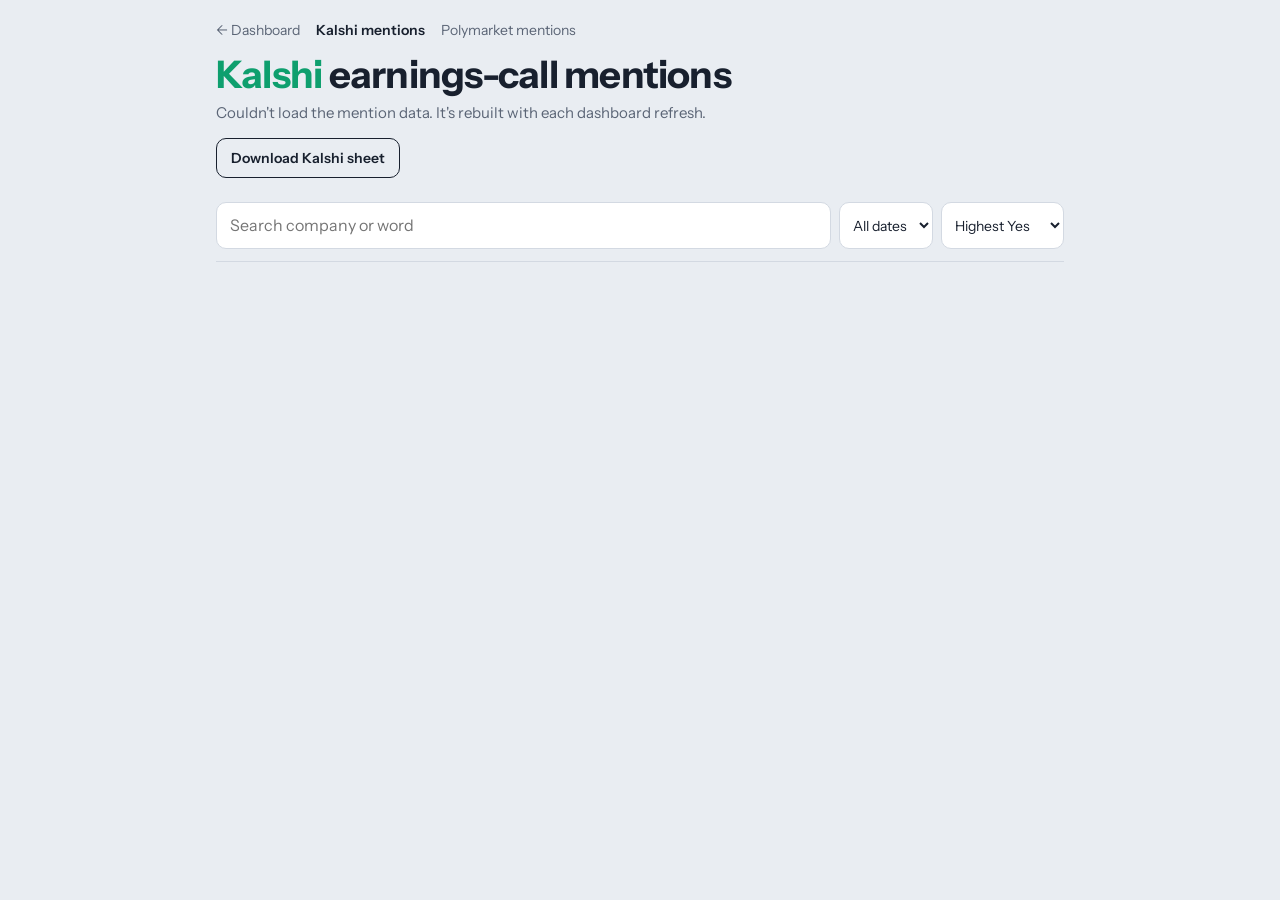
==== site/kalshi.html @ f9545619 "Readable Kalshi and Polymarket earnings-mention pages Each venue gets its own page (kalshi.html, pol" ====
<!doctype html>
<html lang="en">
<head>
<meta charset="utf-8">
<meta name="viewport" content="width=device-width, initial-scale=1, viewport-fit=cover">
<title>Kalshi earnings mentions</title>
<link rel="icon" href="data:image/svg+xml,<svg xmlns='http://www.w3.org/2000/svg' viewBox='0 0 100 100'><text y='.9em' font-size='90'>🎙️</text></svg>">
<link rel="preconnect" href="https://fonts.googleapis.com">
<link rel="preconnect" href="https://fonts.gstatic.com" crossorigin>
<link href="https://fonts.googleapis.com/css2?family=Instrument+Sans:wght@400;500;600;700&display=swap" rel="stylesheet">
<link rel="stylesheet" href="mentions.css">
<style>:root{--accent:#0E9F6E}</style>
</head>
<body data-src="kalshi">
<div class="wrap">
  <nav>
    <a href="./">← Dashboard</a>
    <a href="kalshi.html" aria-current="page">Kalshi mentions</a>
    <a href="polymarket.html">Polymarket mentions</a>
  </nav>
  <h1><span class="src">Kalshi</span> earnings-call mentions</h1>
  <p class="updated" id="updated">Loading…</p>
  <a class="sheet" href="data/earnings_mentions.xlsx" download>Download Kalshi sheet</a>
  <div class="controls">
    <input type="search" id="q" placeholder="Search company or word" aria-label="Search company or word">
    <select id="when" aria-label="Date"><option value="">All dates</option></select>
    <select id="sort" aria-label="Sort words">
      <option value="price">Highest Yes</option>
      <option value="volume">Most volume</option>
      <option value="word">A–Z</option>
    </select>
  </div>
  <p class="summary" id="summary"></p>
  <div id="list"></div>
</div>
<script src="mentions.js"></script>
</body>
</html>
---- site/mentions.css ----
:root{
  --bg:#E9EDF2; --panel:#FFFFFF; --ink:#18202E; --muted:#5B6576; --line:#D3D9E2;
  --track:#DCE2EA; --yes:#1F6FEB; --up:#137A3E; --down:#B42318; --accent:#18202E;
  box-sizing:border-box;
  padding-top:env(safe-area-inset-top,0px); padding-bottom:env(safe-area-inset-bottom,0px);
}
@media (prefers-color-scheme:dark){:root:not([data-theme="light"]){
  --bg:#10151F; --panel:#182030; --ink:#E6EBF3; --muted:#97A2B5; --line:#2A3446;
  --track:#26304A; --yes:#5C9BFF; --up:#4CC77F; --down:#F2716A;
}}
:root[data-theme="dark"]{
  --bg:#10151F; --panel:#182030; --ink:#E6EBF3; --muted:#97A2B5; --line:#2A3446;
  --track:#26304A; --yes:#5C9BFF; --up:#4CC77F; --down:#F2716A;
}
*,*::before,*::after{box-sizing:inherit}
body{margin:0;background:var(--bg);color:var(--ink);
  font:15px/1.45 "Instrument Sans",system-ui,-apple-system,"Segoe UI",sans-serif;
  font-variant-numeric:tabular-nums}
.wrap{max-width:880px;margin:0 auto;padding:20px 16px 48px}
nav{display:flex;flex-wrap:wrap;gap:6px 16px;font-size:14px;margin-bottom:14px}
nav a{color:var(--muted);text-decoration:none}
nav a:hover{text-decoration:underline}
nav a[aria-current="page"]{color:var(--ink);font-weight:600}
h1{font-size:30px;line-height:1.1;margin:0 0 6px;font-weight:700;letter-spacing:-.02em}
h1 .src{color:var(--accent)}
.updated{color:var(--muted);margin:0 0 14px}
.sheet{display:inline-block;font-weight:600;font-size:14px;padding:9px 14px;border-radius:10px;
  border:1px solid var(--ink);color:var(--ink);text-decoration:none}
.controls{position:sticky;top:env(safe-area-inset-top,0px);z-index:5;background:var(--bg);
  padding:10px 0 12px;border-bottom:1px solid var(--line);margin:14px 0 6px;display:flex;gap:8px}
input[type=search]{flex:1;min-width:0;font:inherit;font-size:16px;padding:11px 13px;border:1px solid var(--line);
  border-radius:10px;background:var(--panel);color:var(--ink)}
select{font:inherit;font-size:14px;padding:8px 9px;border-radius:10px;border:1px solid var(--line);
  background:var(--panel);color:var(--ink)}
:focus-visible{outline:2px solid var(--yes);outline-offset:2px}
.summary{color:var(--muted);font-size:13px;margin:10px 0}
section{margin:22px 0}
section h2{font-size:18px;margin:0 0 2px;display:flex;flex-wrap:wrap;gap:4px 10px;align-items:baseline}
section h2 .d{color:var(--muted);font-weight:600;font-size:14px}
section h2 a{color:inherit;text-decoration:none}
section h2 a:hover{text-decoration:underline}
.emeta{color:var(--muted);font-size:13px;margin:0 0 8px}
.tbl{width:100%;overflow-x:auto;-webkit-overflow-scrolling:touch}
table{border-collapse:separate;border-spacing:0;width:100%;font-size:14px;background:var(--panel);
  border:1px solid var(--line);border-radius:10px;overflow:hidden}
th,td{text-align:right;padding:8px 10px;border-bottom:1px solid var(--line);white-space:nowrap}
tr:last-child td{border-bottom:0}
th:first-child,td:first-child{text-align:left;white-space:normal;min-width:140px}
th{color:var(--muted);font-weight:600;font-size:12.5px;background:var(--panel)}
td.w{font-weight:600}
td.p b{font-weight:700}
.meter{display:inline-block;width:46px;height:6px;border-radius:3px;background:var(--track);
  vertical-align:middle;margin-left:8px;position:relative;overflow:hidden}
.meter i{position:absolute;left:0;top:0;bottom:0;background:var(--yes)}
.dim{color:var(--muted)}
mark{background:#FFE58A;color:inherit;border-radius:2px}
@media (prefers-color-scheme:dark){:root:not([data-theme="light"]) mark{background:#6B5A12}}
.empty{padding:40px 0;color:var(--muted);text-align:center}
@media (max-width:560px){.hide-sm,.meter{display:none} th,td{padding:8px 7px} .controls{flex-wrap:wrap} input[type=search]{flex:1 1 100%} select{flex:1}}
@media (min-width:640px){h1{font-size:38px}}
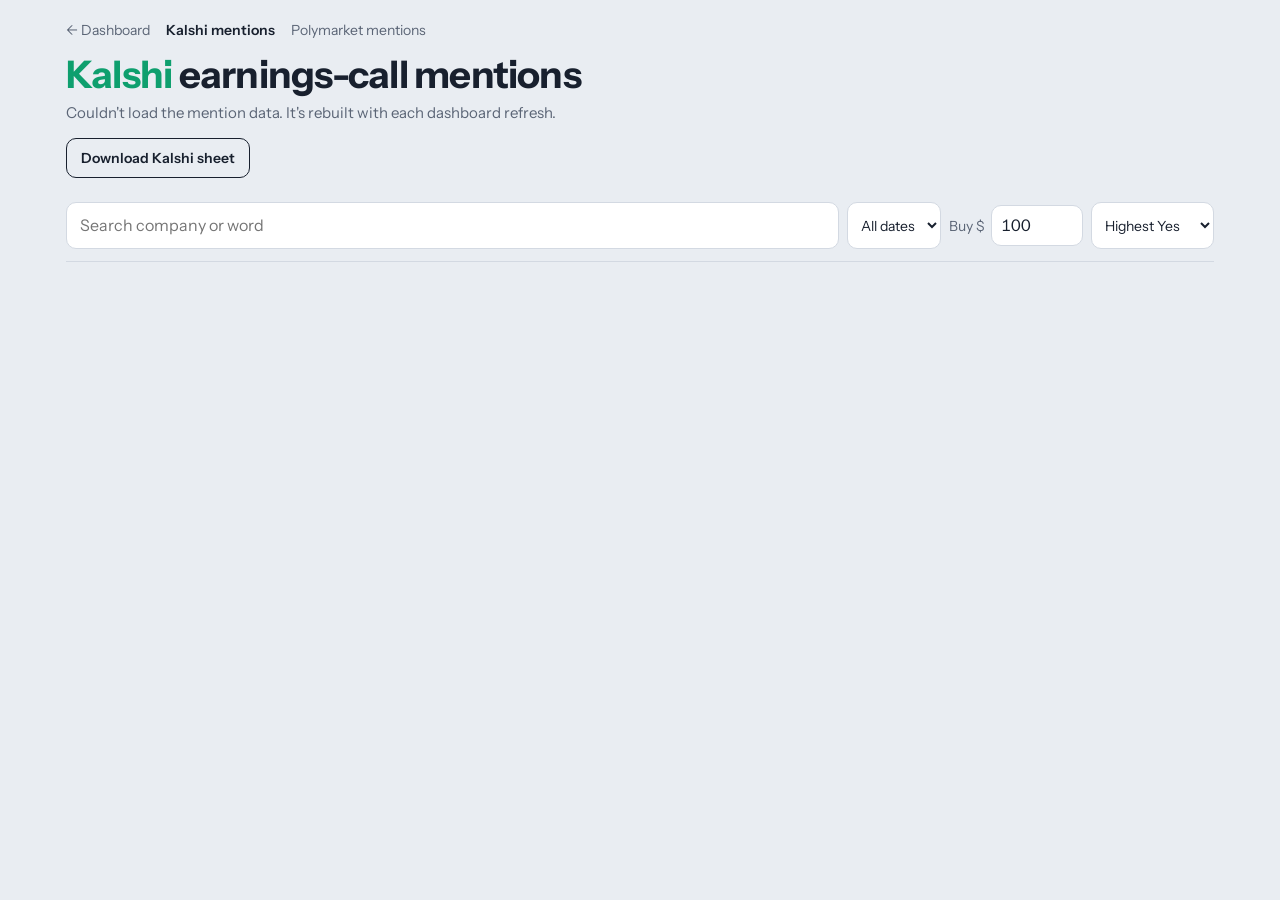
==== commit 25338cf7: "Kalshi pre-trade check: fill estimate, payout, depth colours, all-in cost - Order-size box on the Ka" ====
--- a/site/kalshi.html
+++ b/site/kalshi.html
@@ -8,7 +8,7 @@
 <link rel="preconnect" href="https://fonts.googleapis.com">
 <link rel="preconnect" href="https://fonts.gstatic.com" crossorigin>
 <link href="https://fonts.googleapis.com/css2?family=Instrument+Sans:wght@400;500;600;700&display=swap" rel="stylesheet">
-<link rel="stylesheet" href="mentions.css">
+<link rel="stylesheet" href="mentions.css?v=3">
 <style>:root{--accent:#0E9F6E}</style>
 </head>
 <body data-src="kalshi">
@@ -24,6 +24,7 @@
   <div class="controls">
     <input type="search" id="q" placeholder="Search company or word" aria-label="Search company or word">
     <select id="when" aria-label="Date"><option value="">All dates</option></select>
+    <label class="order">Buy $<input type="number" id="order" value="100" min="1" step="10" inputmode="decimal" aria-label="Order size in dollars"></label>
     <select id="sort" aria-label="Sort words">
       <option value="price">Highest Yes</option>
       <option value="volume">Most volume</option>
@@ -33,6 +34,6 @@
   <p class="summary" id="summary"></p>
   <div id="list"></div>
 </div>
-<script src="mentions.js"></script>
+<script src="mentions.js?v=3"></script>
 </body>
 </html>
--- a/site/mentions.css
+++ b/site/mentions.css
@@ -58,3 +58,24 @@
 .empty{padding:40px 0;color:var(--muted);text-align:center}
 @media (max-width:560px){.hide-sm,.meter{display:none} th,td{padding:8px 7px} .controls{flex-wrap:wrap} input[type=search]{flex:1 1 100%} select{flex:1}}
 @media (min-width:640px){h1{font-size:38px}}
+/* Kalshi pre-trade table */
+body[data-src="kalshi"] .wrap{max-width:1180px}
+.order{display:flex;align-items:center;gap:6px;font-size:14px;color:var(--muted);white-space:nowrap}
+.order input{width:92px;font:inherit;font-size:16px;padding:8px 9px;border:1px solid var(--line);border-radius:10px;
+  background:var(--panel);color:var(--ink)}
+table.kt th,table.kt td{padding:7px 9px;vertical-align:top}
+table.kt th.grp{text-align:center;color:var(--ink);border-bottom:1px solid var(--line)}
+table.kt .sep{border-right:1px solid var(--line)}
+table.kt td small{display:block;font-size:11.5px;line-height:1.2;margin-top:1px}
+table.kt td:first-child{position:sticky;left:0;z-index:1;background:var(--panel)}
+.bad{color:var(--down);font-weight:600}
+td.bad{background:var(--bad-bg)}
+td.dp{font-weight:600}
+td.dp.lo{background:var(--bad-bg);color:var(--down)}
+td.dp.mid{background:var(--mid-bg);color:var(--mid-ink)}
+td.dp.hi{background:var(--good-bg);color:var(--up)}
+:root{--bad-bg:#FDE7E5;--mid-bg:#FFF4CC;--mid-ink:#8A6100;--good-bg:#E3F5EA}
+@media (prefers-color-scheme:dark){:root:not([data-theme="light"]){--bad-bg:#3A1D1F;--mid-bg:#3A3215;--mid-ink:#F2C94C;--good-bg:#173323}}
+:root[data-theme="dark"]{--bad-bg:#3A1D1F;--mid-bg:#3A3215;--mid-ink:#F2C94C;--good-bg:#173323}
+@media (max-width:560px){.order{flex:1}.order input{flex:1;width:auto}}
+@media (max-width:560px){.controls{position:static} table.kt th:first-child,table.kt td:first-child{min-width:110px}}
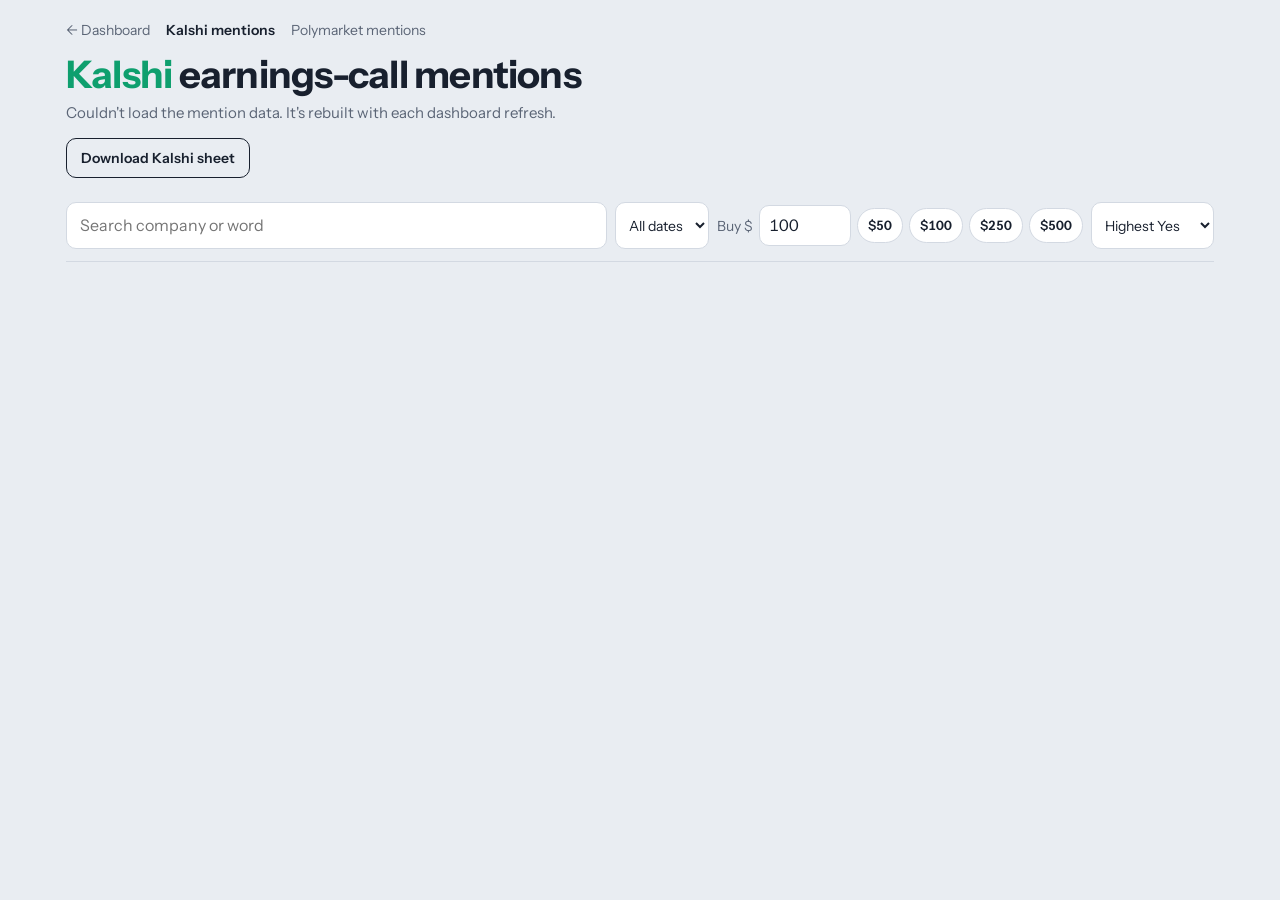
==== commit daaebb55: "Kalshi pre-trade: payout at fill, fee-inclusive fills, size presets, partial fills - Payout at the o" ====
--- a/site/kalshi.html
+++ b/site/kalshi.html
@@ -8,7 +8,7 @@
 <link rel="preconnect" href="https://fonts.googleapis.com">
 <link rel="preconnect" href="https://fonts.gstatic.com" crossorigin>
 <link href="https://fonts.googleapis.com/css2?family=Instrument+Sans:wght@400;500;600;700&display=swap" rel="stylesheet">
-<link rel="stylesheet" href="mentions.css?v=3">
+<link rel="stylesheet" href="mentions.css?v=4">
 <style>:root{--accent:#0E9F6E}</style>
 </head>
 <body data-src="kalshi">
@@ -24,7 +24,8 @@
   <div class="controls">
     <input type="search" id="q" placeholder="Search company or word" aria-label="Search company or word">
     <select id="when" aria-label="Date"><option value="">All dates</option></select>
-    <label class="order">Buy $<input type="number" id="order" value="100" min="1" step="10" inputmode="decimal" aria-label="Order size in dollars"></label>
+    <div class="order" role="group" aria-label="Order size">Buy $<input type="number" id="order" value="100" min="1" step="10" inputmode="decimal" aria-label="Order size in dollars">
+      <button class="size" data-v="50">$50</button><button class="size" data-v="100">$100</button><button class="size" data-v="250">$250</button><button class="size" data-v="500">$500</button></div>
     <select id="sort" aria-label="Sort words">
       <option value="price">Highest Yes</option>
       <option value="volume">Most volume</option>
@@ -34,6 +35,6 @@
   <p class="summary" id="summary"></p>
   <div id="list"></div>
 </div>
-<script src="mentions.js?v=3"></script>
+<script src="mentions.js?v=4"></script>
 </body>
 </html>
--- a/site/mentions.css
+++ b/site/mentions.css
@@ -79,3 +79,10 @@
 :root[data-theme="dark"]{--bad-bg:#3A1D1F;--mid-bg:#3A3215;--mid-ink:#F2C94C;--good-bg:#173323}
 @media (max-width:560px){.order{flex:1}.order input{flex:1;width:auto}}
 @media (max-width:560px){.controls{position:static} table.kt th:first-child,table.kt td:first-child{min-width:110px}}
+.size{font:inherit;font-size:13px;font-weight:600;padding:7px 10px;border-radius:999px;border:1px solid var(--line);
+  background:var(--panel);color:var(--ink);cursor:pointer}
+.size[aria-pressed="true"]{background:var(--ink);color:var(--bg);border-color:var(--ink)}
+td.part{background:var(--bad-bg);color:var(--down);font-weight:600;white-space:normal;min-width:120px;text-align:left}
+table.kt td b{font-weight:700}
+@media (max-width:560px){.order{flex-wrap:wrap}}
+body[data-src="kalshi"] .controls{flex-wrap:wrap} body[data-src="kalshi"] input[type=search]{flex:1 1 260px}
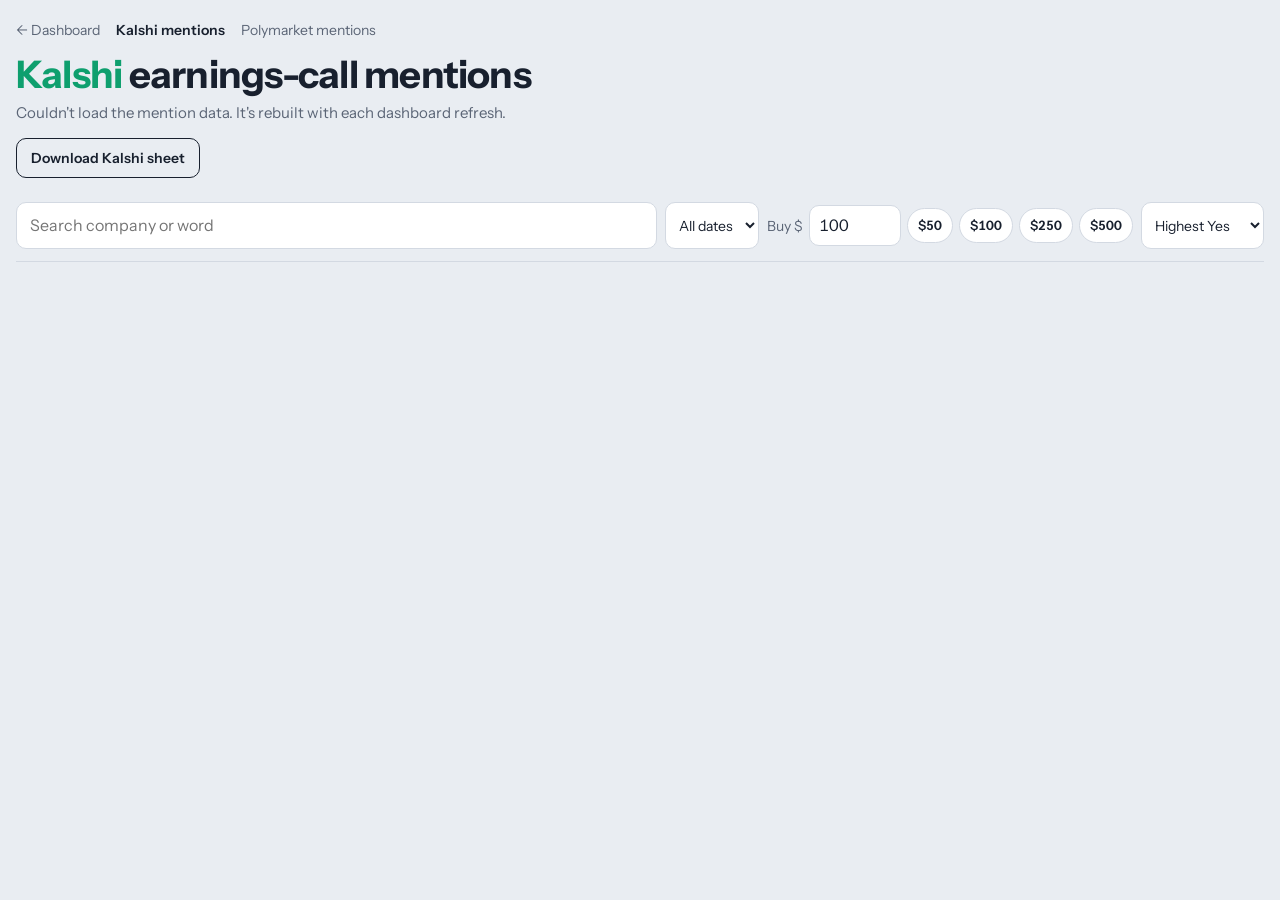
==== commit d81c8004: "Kalshi mentions page: wider layout and tighter cells so no columns are cut off Co-Authored-By: Claud" ====
--- a/site/kalshi.html
+++ b/site/kalshi.html
@@ -8,7 +8,7 @@
 <link rel="preconnect" href="https://fonts.googleapis.com">
 <link rel="preconnect" href="https://fonts.gstatic.com" crossorigin>
 <link href="https://fonts.googleapis.com/css2?family=Instrument+Sans:wght@400;500;600;700&display=swap" rel="stylesheet">
-<link rel="stylesheet" href="mentions.css?v=4">
+<link rel="stylesheet" href="mentions.css?v=5">
 <style>:root{--accent:#0E9F6E}</style>
 </head>
 <body data-src="kalshi">
@@ -35,6 +35,6 @@
   <p class="summary" id="summary"></p>
   <div id="list"></div>
 </div>
-<script src="mentions.js?v=4"></script>
+<script src="mentions.js?v=5"></script>
 </body>
 </html>
--- a/site/mentions.css
+++ b/site/mentions.css
@@ -59,11 +59,11 @@
 @media (max-width:560px){.hide-sm,.meter{display:none} th,td{padding:8px 7px} .controls{flex-wrap:wrap} input[type=search]{flex:1 1 100%} select{flex:1}}
 @media (min-width:640px){h1{font-size:38px}}
 /* Kalshi pre-trade table */
-body[data-src="kalshi"] .wrap{max-width:1180px}
+body[data-src="kalshi"] .wrap{max-width:1640px}
 .order{display:flex;align-items:center;gap:6px;font-size:14px;color:var(--muted);white-space:nowrap}
 .order input{width:92px;font:inherit;font-size:16px;padding:8px 9px;border:1px solid var(--line);border-radius:10px;
   background:var(--panel);color:var(--ink)}
-table.kt th,table.kt td{padding:7px 9px;vertical-align:top}
+table.kt{font-size:13.5px} table.kt th,table.kt td{padding:6px 7px;vertical-align:top} table.kt th:first-child,table.kt td:first-child{min-width:118px}
 table.kt th.grp{text-align:center;color:var(--ink);border-bottom:1px solid var(--line)}
 table.kt .sep{border-right:1px solid var(--line)}
 table.kt td small{display:block;font-size:11.5px;line-height:1.2;margin-top:1px}
